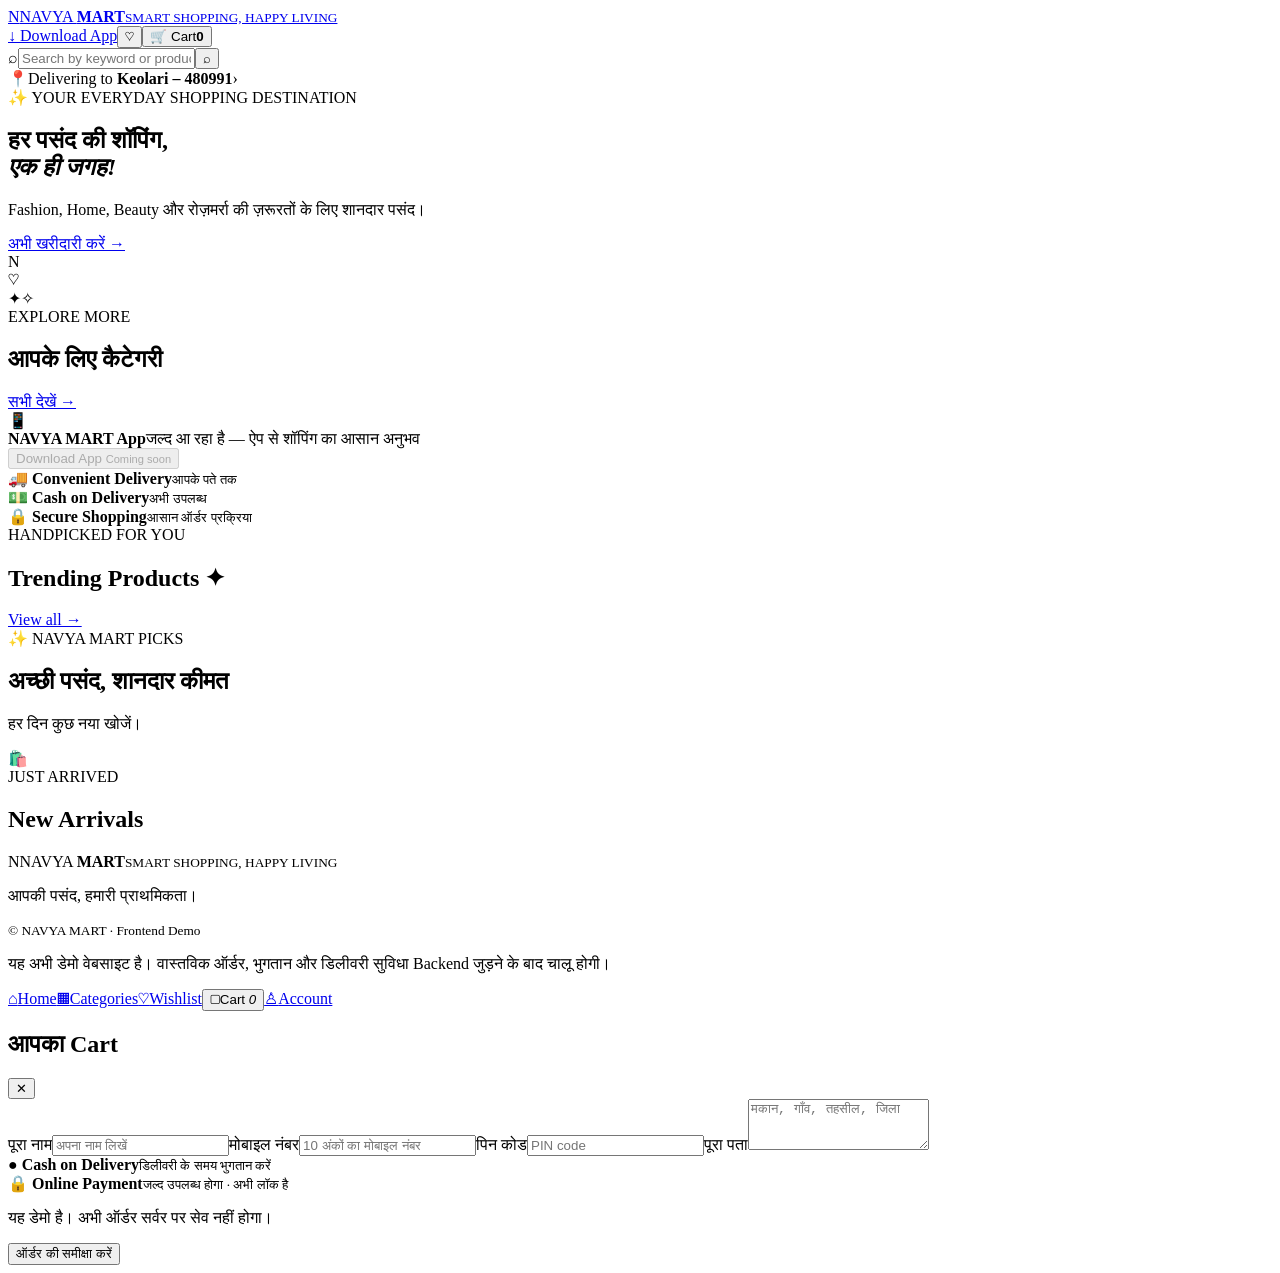
==== index.html @ c6a19f16 "Add files via upload" ====
<!doctype html>
<html lang="hi">
<head>
<meta charset="utf-8"><meta name="viewport" content="width=device-width,initial-scale=1"><meta name="theme-color" content="#ffffff">
<meta name="description" content="NAVYA MART - Fashion, home, beauty and everyday shopping.">
<title>NAVYA MART | हर ज़रूरत की शॉपिंग</title>
<link rel="stylesheet" href="assets/css/style.css">
</head>
<body>
<header class="site-header">
  <div class="topbar wrap">
    <a class="brand" href="#home" aria-label="NAVYA MART home"><span class="brand-mark">N</span><span>NAVYA <b>MART</b><small>SMART SHOPPING, HAPPY LIVING</small></span></a>
    <div class="top-actions"><a class="app-download" href="#download-app" aria-label="Download app">↓ <span>Download App</span></a><button class="text-action" aria-label="Wishlist" id="wishlistBtn">♡</button><button class="cart-action" id="cartButton" aria-label="Open cart">🛒 <span>Cart</span><b id="count">0</b></button></div>
  </div>
  <div class="search-row wrap"><label class="searchbox"><span>⌕</span><input id="search" placeholder="Search by keyword or product name" aria-label="Search products"><button aria-label="Search">⌕</button></label></div>
  <div class="delivery-strip"><div class="wrap delivery-inner"><span>📍</span><span>Delivering to <b>Keolari – 480991</b></span><span class="chevron">›</span></div></div>
  <nav class="quick-cats" id="quickCats" aria-label="Shopping categories"></nav>
</header>
<main id="home" class="wrap main-content">
  <section class="hero"><div class="hero-copy"><span class="eyebrow">✨ YOUR EVERYDAY SHOPPING DESTINATION</span><h1>हर पसंद की शॉपिंग,<br><em>एक ही जगह!</em></h1><p>Fashion, Home, Beauty और रोज़मर्रा की ज़रूरतों के लिए शानदार पसंद।</p><a class="hero-cta" href="#catalog">अभी खरीदारी करें <span>→</span></a></div><div class="hero-art"><div class="hero-circle"></div><div class="bag bag-one">N</div><div class="bag bag-two">♡</div><span class="sparkle s1">✦</span><span class="sparkle s2">✧</span></div></section>
  <section class="category-section"><div class="section-title"><div><span class="section-kicker">EXPLORE MORE</span><h2>आपके लिए कैटेगरी</h2></div><a href="#catalog" class="see-all">सभी देखें →</a></div><div class="category-rail" id="categories"></div></section>
  <section class="app-promo" id="download-app"><div class="app-promo-icon">📱</div><div class="app-promo-copy"><b>NAVYA MART App</b><span>जल्द आ रहा है — ऐप से शॉपिंग का आसान अनुभव</span></div><button type="button" class="app-promo-btn" disabled aria-disabled="true" title="App अभी उपलब्ध नहीं है">Download App <small>Coming soon</small></button></section>
  <section class="benefit-strip"><div>🚚 <span><b>Convenient Delivery</b><small>आपके पते तक</small></span></div><div>💵 <span><b>Cash on Delivery</b><small>अभी उपलब्ध</small></span></div><div>🔒 <span><b>Secure Shopping</b><small>आसान ऑर्डर प्रक्रिया</small></span></div></section>
  <section class="product-section" id="catalog"><div class="section-title"><div><span class="section-kicker">HANDPICKED FOR YOU</span><h2 id="heading">Trending Products <span>✦</span></h2></div><a href="#catalog" id="clearFilter" class="see-all">View all →</a></div><div class="product-grid" id="products"></div></section>
  <section class="promo-band"><div><span>✨ NAVYA MART PICKS</span><h2>अच्छी पसंद, शानदार कीमत</h2><p>हर दिन कुछ नया खोजें।</p></div><div class="promo-icon">🛍️</div></section>
  <section class="product-section"><div class="section-title"><div><span class="section-kicker">JUST ARRIVED</span><h2>New Arrivals</h2></div></div><div class="product-grid" id="newArrivals"></div></section>
</main>
<footer><div class="wrap footer-inner"><div class="brand footer-brand"><span class="brand-mark">N</span><span>NAVYA <b>MART</b><small>SMART SHOPPING, HAPPY LIVING</small></span></div><p>आपकी पसंद, हमारी प्राथमिकता।</p><small>© NAVYA MART · Frontend Demo</small><p class="disclaimer">यह अभी डेमो वेबसाइट है। वास्तविक ऑर्डर, भुगतान और डिलीवरी सुविधा Backend जुड़ने के बाद चालू होगी।</p></div></footer>
<nav class="bottom-nav" aria-label="Main navigation"><a class="active" href="#home"><span>⌂</span>Home</a><a href="#categories"><span>▦</span>Categories</a><a href="#catalog"><span>♡</span>Wishlist</a><button id="bottomCart"><span>▢</span>Cart <i id="bottomCount">0</i></button><a href="#account" id="accountLink"><span>♙</span>Account</a></nav>
<div class="overlay" id="overlay"><section class="drawer" role="dialog" aria-modal="true" aria-labelledby="modalTitle"><div class="drawer-head"><h2 id="modalTitle">आपका Cart</h2><button class="close" id="close">✕</button></div><div id="cartView"></div><div id="checkoutView" class="hidden"><form id="orderForm" class="checkout-form"><label>पूरा नाम<input required name="name" autocomplete="name" placeholder="अपना नाम लिखें"></label><label>मोबाइल नंबर<input required name="phone" inputmode="numeric" pattern="[0-9]{10}" maxlength="10" placeholder="10 अंकों का मोबाइल नंबर"></label><label>पिन कोड<input required name="pin" inputmode="numeric" pattern="[0-9]{6}" maxlength="6" placeholder="PIN code"></label><label>पूरा पता<textarea required name="address" rows="3" placeholder="मकान, गाँव, तहसील, जिला"></textarea></label><div class="pay-option selected">● <b>Cash on Delivery</b><small>डिलीवरी के समय भुगतान करें</small></div><div class="pay-option locked">🔒 <b>Online Payment</b><small>जल्द उपलब्ध होगा · अभी लॉक है</small></div><p class="demo-note">यह डेमो है। अभी ऑर्डर सर्वर पर सेव नहीं होगा।</p><button class="checkout-btn" type="submit">ऑर्डर की समीक्षा करें</button></form></div><div id="preview" class="hidden"></div></section></div>
<script src="assets/js/app.js" defer></script>
</body></html>
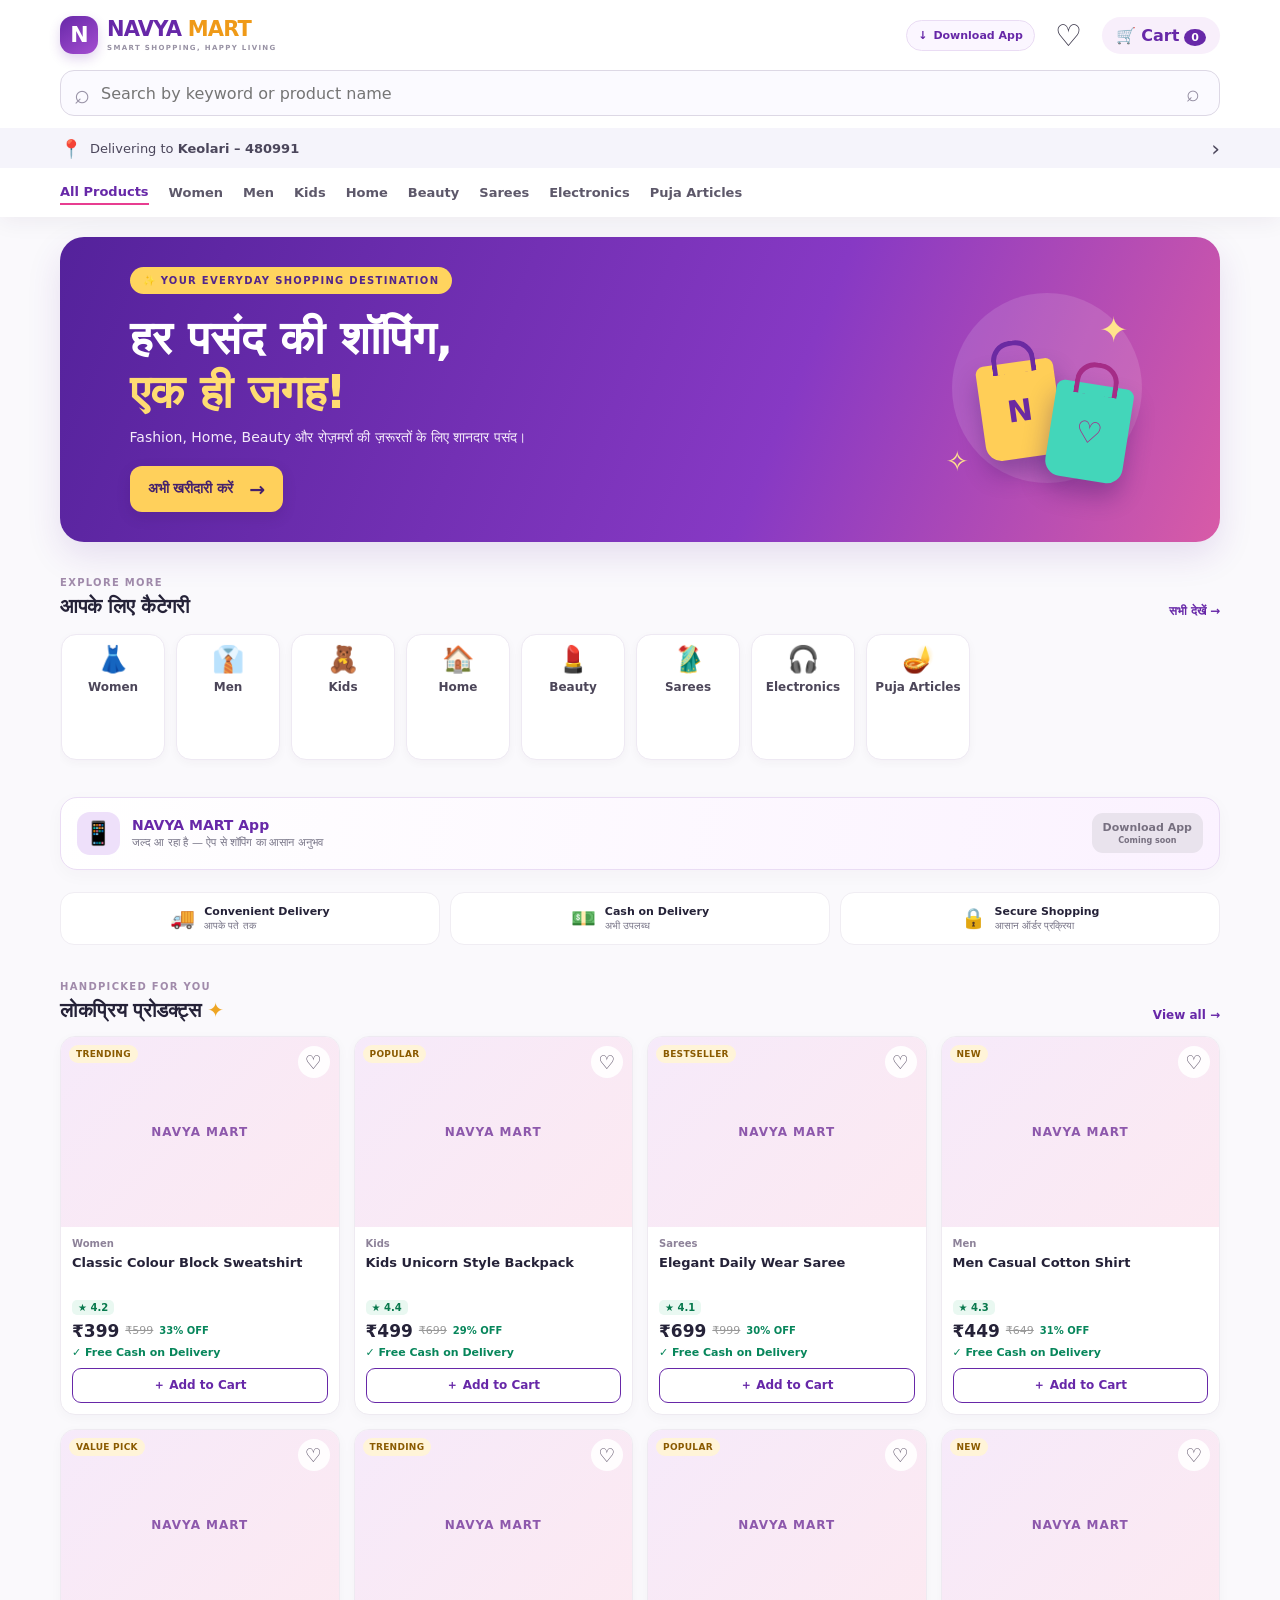
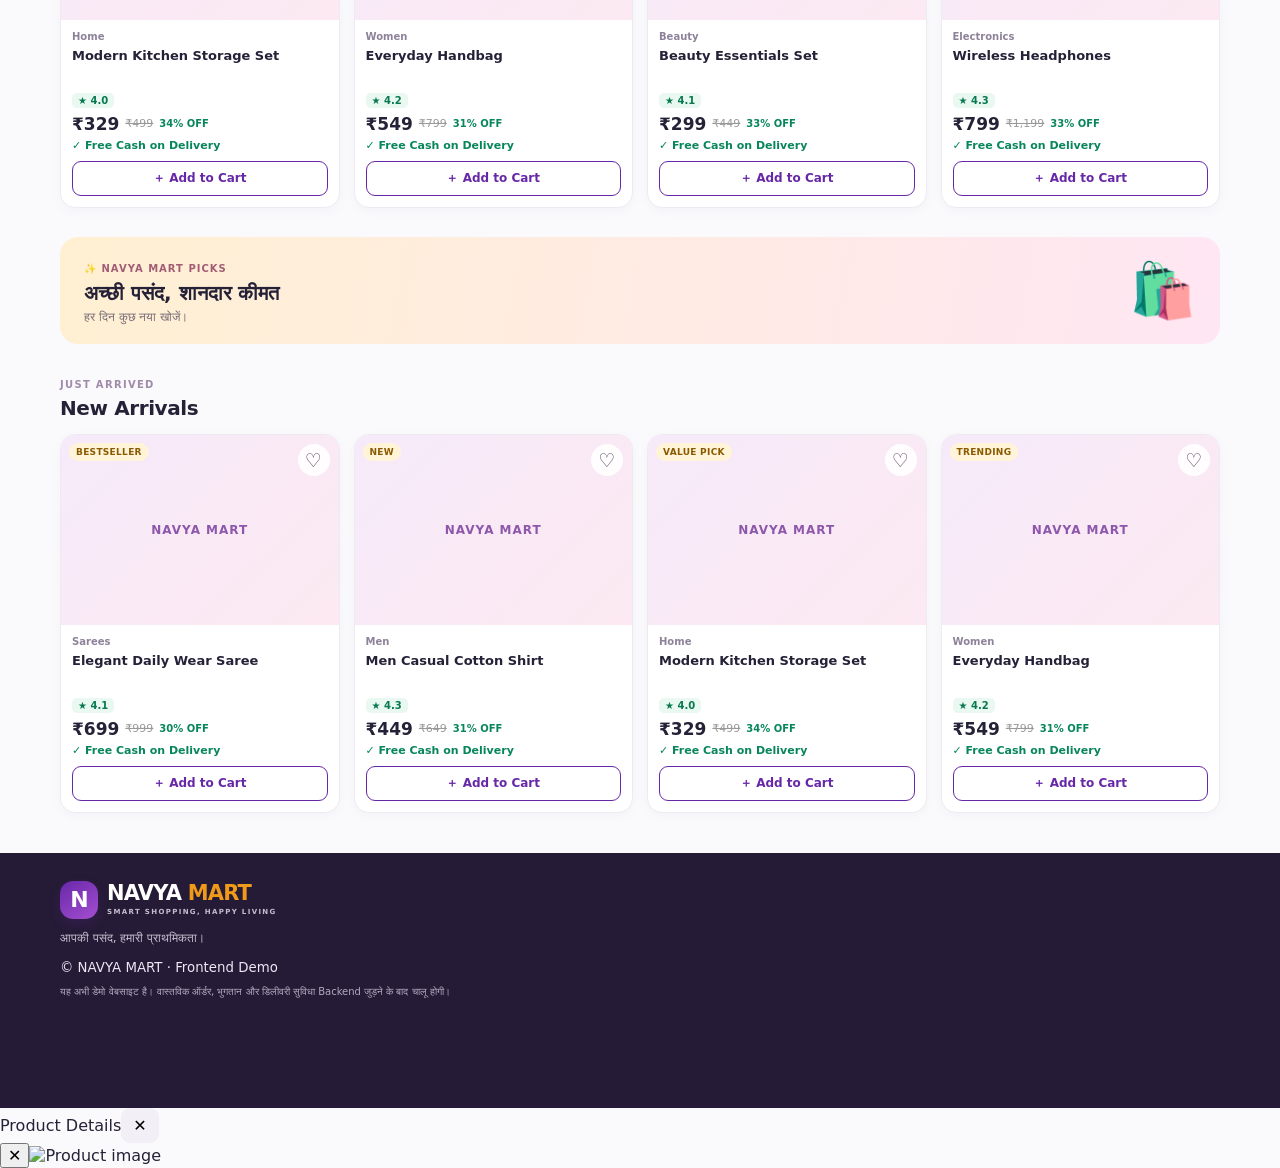
==== commit 1199488e: "Add files via upload" ====
--- a/index.html
+++ b/index.html
@@ -27,6 +27,13 @@
 </main>
 <footer><div class="wrap footer-inner"><div class="brand footer-brand"><span class="brand-mark">N</span><span>NAVYA <b>MART</b><small>SMART SHOPPING, HAPPY LIVING</small></span></div><p>आपकी पसंद, हमारी प्राथमिकता।</p><small>© NAVYA MART · Frontend Demo</small><p class="disclaimer">यह अभी डेमो वेबसाइट है। वास्तविक ऑर्डर, भुगतान और डिलीवरी सुविधा Backend जुड़ने के बाद चालू होगी।</p></div></footer>
 <nav class="bottom-nav" aria-label="Main navigation"><a class="active" href="#home"><span>⌂</span>Home</a><a href="#categories"><span>▦</span>Categories</a><a href="#catalog"><span>♡</span>Wishlist</a><button id="bottomCart"><span>▢</span>Cart <i id="bottomCount">0</i></button><a href="#account" id="accountLink"><span>♙</span>Account</a></nav>
+<div class="detail-overlay" id="productDetailOverlay" aria-hidden="true">
+  <section class="detail-panel" role="dialog" aria-modal="true" aria-labelledby="detailName">
+    <div class="detail-head"><span>Product Details</span><button type="button" class="close" id="closeProductDetails" aria-label="Close">✕</button></div>
+    <div id="productDetailContent"></div>
+  </section>
+</div>
+<div class="image-lightbox" id="imageLightbox" aria-hidden="true"><button type="button" id="closeLightbox" aria-label="Close image">✕</button><img id="lightboxImage" alt="Product image"></div>
 <div class="overlay" id="overlay"><section class="drawer" role="dialog" aria-modal="true" aria-labelledby="modalTitle"><div class="drawer-head"><h2 id="modalTitle">आपका Cart</h2><button class="close" id="close">✕</button></div><div id="cartView"></div><div id="checkoutView" class="hidden"><form id="orderForm" class="checkout-form"><label>पूरा नाम<input required name="name" autocomplete="name" placeholder="अपना नाम लिखें"></label><label>मोबाइल नंबर<input required name="phone" inputmode="numeric" pattern="[0-9]{10}" maxlength="10" placeholder="10 अंकों का मोबाइल नंबर"></label><label>पिन कोड<input required name="pin" inputmode="numeric" pattern="[0-9]{6}" maxlength="6" placeholder="PIN code"></label><label>पूरा पता<textarea required name="address" rows="3" placeholder="मकान, गाँव, तहसील, जिला"></textarea></label><div class="pay-option selected">● <b>Cash on Delivery</b><small>डिलीवरी के समय भुगतान करें</small></div><div class="pay-option locked">🔒 <b>Online Payment</b><small>जल्द उपलब्ध होगा · अभी लॉक है</small></div><p class="demo-note">यह डेमो है। अभी ऑर्डर सर्वर पर सेव नहीं होगा।</p><button class="checkout-btn" type="submit">ऑर्डर की समीक्षा करें</button></form></div><div id="preview" class="hidden"></div></section></div>
 <script src="assets/js/app.js" defer></script>
 </body></html>
--- a/assets/css/style.css
+++ b/assets/css/style.css
@@ -0,0 +1,52 @@
+:root{--purple:#6728a8;--pink:#e83d91;--ink:#252238;--muted:#777487;--line:#eeeaf2;--bg:#f8f7fa;--gold:#ffc94d}*{box-sizing:border-box}html{scroll-behavior:smooth}body{margin:0;background:var(--bg);color:var(--ink);font-family:system-ui,-apple-system,"Noto Sans Devanagari",sans-serif}button,input,textarea{font:inherit}button,a{-webkit-tap-highlight-color:transparent}button{cursor:pointer}.wrap{width:min(1160px,100% - 32px);margin:auto}.site-header{background:#fff;position:sticky;top:0;z-index:8;box-shadow:0 3px 18px #28143c0b}.topbar{height:70px;display:flex;align-items:center;justify-content:space-between}.brand{display:flex;align-items:center;gap:9px;text-decoration:none;color:var(--purple);font-weight:900;font-size:21px;letter-spacing:-.8px;line-height:1}.brand b{color:#ef9a18}.brand small{display:block;font-size:7px;letter-spacing:1.35px;color:#9892a4;margin-top:5px}.brand-mark{width:38px;height:38px;border-radius:13px;background:linear-gradient(145deg,var(--purple),#a54ed1);color:#fff;display:grid;place-items:center;font-size:22px;box-shadow:0 5px 12px #6728a833}.top-actions{display:flex;align-items:center;gap:14px}.text-action{border:0;background:none;font-size:30px;color:#343044}.cart-action{border:0;background:#f8effb;color:var(--purple);border-radius:25px;padding:9px 14px;font-weight:750}.cart-action b{background:var(--purple);color:#fff;border-radius:50%;padding:2px 7px;margin-left:5px;font-size:11px}.search-row{padding:0 0 12px}.searchbox{height:46px;border:1px solid #ddd8e5;border-radius:14px;background:#fbfaff;display:flex;align-items:center;padding:0 13px;gap:9px;color:#9993a7}.searchbox span{font-size:27px}.searchbox input{border:0;outline:0;background:transparent;flex:1;min-width:0;color:var(--ink)}.searchbox button{border:0;background:transparent;color:#928ba0;font-size:23px}.delivery-strip{background:#f5f4fb;color:#4b465b;font-size:13px}.delivery-inner{height:40px;display:flex;align-items:center;gap:8px}.delivery-inner>span:first-child{font-size:18px}.chevron{margin-left:auto;font-size:22px}.quick-cats{display:flex;gap:20px;overflow:auto;white-space:nowrap;padding:12px max(16px,calc((100% - 1160px)/2));scrollbar-width:none}.quick-cats::-webkit-scrollbar,.category-rail::-webkit-scrollbar{display:none}.quick-cats button{border:0;background:none;color:#5d586a;font-size:13px;font-weight:700;padding:4px 0}.quick-cats button.active{color:var(--purple);border-bottom:2px solid var(--pink)}.main-content{padding-top:20px}.hero{min-height:270px;border-radius:24px;background:linear-gradient(112deg,#54229b,#8739c4 62%,#d85ba7);color:white;display:flex;align-items:center;justify-content:space-between;padding:30px 6%;overflow:hidden;position:relative}.hero-copy{position:relative;z-index:1;max-width:580px}.eyebrow,.section-kicker{font-size:10px;font-weight:850;letter-spacing:1.3px}.eyebrow{display:inline-block;color:#52258c;background:#ffd45e;border-radius:30px;padding:8px 13px}.hero h1{font-size:clamp(29px,5vw,46px);line-height:1.18;margin:17px 0 9px}.hero h1 em{font-style:normal;color:#ffdc72}.hero p{font-size:14px;color:#f4eafa;margin:0 0 20px}.hero-cta{display:inline-flex;align-items:center;gap:16px;text-decoration:none;background:#ffd05b;color:#44206d;padding:12px 18px;border-radius:12px;font-size:14px;font-weight:850}.hero-cta span{font-size:19px}.hero-art{width:220px;height:210px;position:relative;flex-shrink:0}.hero-circle{position:absolute;width:190px;height:190px;border-radius:50%;background:#ffffff20;right:8px;top:9px}.bag{position:absolute;width:78px;height:96px;display:grid;place-items:center;font-size:30px;font-weight:900;box-shadow:0 14px 25px #2e105d55;border-radius:8px 8px 16px 16px}.bag:before{content:"";position:absolute;width:34px;height:28px;border:5px solid currentColor;border-bottom:0;border-radius:20px 20px 0 0;top:-22px}.bag-one{background:#ffce57;color:#6b2aa2;right:91px;top:78px;transform:rotate(-8deg)}.bag-two{background:#43d6ba;color:#a52c87;right:22px;top:100px;transform:rotate(9deg)}.sparkle{position:absolute;color:#ffe48c}.s1{right:22px;top:26px;font-size:35px}.s2{left:15px;bottom:16px;font-size:28px}.category-section,.product-section{margin:29px 0}.section-title{display:flex;align-items:end;justify-content:space-between;margin-bottom:14px}.section-kicker{color:#a18bab}.section-title h2{font-size:20px;margin:4px 0 0;letter-spacing:-.4px}.section-title h2 span{color:#eea523}.see-all{color:var(--purple);font-size:12px;font-weight:800;text-decoration:none}.category-rail{display:flex;gap:11px;overflow:auto;padding:2px 1px 8px;scrollbar-width:none}.category-card{flex:0 0 92px;border:1px solid #eee9f3;border-radius:15px;background:#fff;padding:10px 6px;text-align:center;color:#4c4659;font-size:12px;font-weight:700;box-shadow:0 3px 10px #2b164009}.category-card .cat-icon{width:56px;height:56px;border-radius:50%;display:grid;place-items:center;margin:0 auto 7px;font-size:29px;background:linear-gradient(145deg,#f9eafa,#f2edff)}.category-card.active{border-color:#b78bd8;background:#fbf5ff;color:var(--purple)}.benefit-strip{display:grid;grid-template-columns:repeat(3,1fr);gap:10px;margin:22px 0 30px}.benefit-strip>div{background:#fff;border:1px solid #f0edf3;border-radius:14px;padding:12px;display:flex;align-items:center;justify-content:center;gap:9px;font-size:20px}.benefit-strip b,.benefit-strip small{display:block}.benefit-strip b{font-size:11px}.benefit-strip small{font-size:10px;color:var(--muted);margin-top:2px}.product-grid{display:grid;grid-template-columns:repeat(4,minmax(0,1fr));gap:14px}.product-card{background:#fff;border:1px solid #eeeaf1;border-radius:15px;overflow:hidden;min-width:0;box-shadow:0 3px 12px #2c173b08}.product-image{height:190px;position:relative;background:#f4f0f6;overflow:hidden}.product-image img{width:100%;height:100%;object-fit:cover;display:block}.wish{position:absolute;right:9px;top:9px;border:0;border-radius:50%;width:32px;height:32px;background:#ffffffed;color:#51465e;font-size:19px}.product-info{padding:11px}.product-category{font-size:10px;color:#8d8299;font-weight:750}.product-name{font-size:13px;font-weight:700;line-height:1.35;margin:5px 0 8px;min-height:34px}.price-line{display:flex;align-items:center;gap:6px;flex-wrap:wrap}.price{font-size:17px;font-weight:900}.old-price{font-size:11px;color:#999;text-decoration:line-through}.discount{font-size:10px;color:#07865b;font-weight:800}.cod-line{font-size:11px;color:#07865b;font-weight:750;margin:5px 0 9px}.free-cod-note{font-size:11px;color:#07865b;background:#f0faf4;border:1px solid #d8f0e2;border-radius:8px;padding:9px 10px;margin:0 0 12px}.add-btn{width:100%;border:1px solid var(--purple);background:#fff;color:var(--purple);border-radius:9px;padding:8px;font-size:12px;font-weight:800}.add-btn:active{background:#f5edfb}.promo-band{background:linear-gradient(100deg,#fff0d2,#ffe6f3);border-radius:18px;padding:20px 24px;display:flex;align-items:center;justify-content:space-between;margin:28px 0}.promo-band span{font-size:10px;font-weight:850;color:#a25d75;letter-spacing:1px}.promo-band h2{font-size:20px;margin:5px 0}.promo-band p{font-size:12px;color:#766b76;margin:0}.promo-icon{font-size:54px}footer{background:#251b36;color:#eee7f4;margin-top:40px;padding:28px 0 100px}.footer-inner>p{font-size:12px;color:#c7bdcf}.footer-brand{color:#fff}.footer-brand small{color:#c7bdcf}.disclaimer{font-size:10px!important;color:#b5a9c0!important}.bottom-nav{display:none}.overlay{position:fixed;inset:0;background:#1e153a88;z-index:20;display:none;justify-content:flex-end}.overlay.show{display:flex}.drawer{background:#fff;width:min(470px,100%);height:100%;padding:20px;overflow:auto;box-shadow:-10px 0 30px #0002}.drawer-head{display:flex;align-items:center;justify-content:space-between;border-bottom:1px solid var(--line);padding-bottom:12px}.drawer-head h2{font-size:19px;margin:0}.close{border:0;background:#f3eff6;border-radius:9px;padding:8px 12px}.cart-row{display:flex;justify-content:space-between;gap:10px;padding:13px 0;border-bottom:1px solid var(--line);font-size:13px}.qty button{border:1px solid #ddd;background:white;border-radius:6px;padding:3px 8px}.cart-total{display:flex;justify-content:space-between;padding:16px 0;font-weight:850}.checkout-btn{width:100%;border:0;background:var(--purple);color:white;border-radius:11px;padding:13px;font-weight:850}.checkout-form label{display:block;font-size:12px;font-weight:750;margin-top:13px}.checkout-form input,.checkout-form textarea{display:block;width:100%;padding:11px;border:1px solid #ddd7e5;border-radius:9px;margin-top:5px;outline-color:var(--purple)}.pay-option{padding:12px;border:1px solid #ddd7e5;border-radius:10px;margin-top:12px;font-size:13px}.pay-option small{display:block;margin:5px 0 0 20px;color:var(--muted)}.pay-option.selected{border-color:#55b58c;background:#f2fbf6}.pay-option.locked{opacity:.55;background:#f4f3f5}.demo-note{font-size:10px;color:var(--muted)}.hidden{display:none!important}.empty{padding:28px;text-align:center;color:var(--muted)}.success{color:#08794d;font-weight:800}@media(max-width:700px){.wrap{width:calc(100% - 24px)}.topbar{height:62px}.brand{font-size:18px}.brand-mark{width:34px;height:34px}.top-actions{gap:8px}.text-action{font-size:27px}.cart-action{padding:8px 10px;font-size:12px}.search-row{padding-bottom:10px}.delivery-inner{height:38px}.quick-cats{gap:18px;padding:10px 12px}.main-content{padding-top:13px}.hero{min-height:240px;padding:23px 18px;border-radius:19px}.hero-art{width:112px;height:160px;margin-right:-8px}.hero-circle{width:120px;height:120px;right:0;top:22px}.bag{width:51px;height:70px;font-size:21px}.bag:before{width:24px;height:19px;border-width:4px;top:-16px}.bag-one{right:47px;top:62px}.bag-two{right:3px;top:82px}.hero h1{font-size:28px}.hero p{font-size:11px;max-width:225px}.eyebrow{font-size:8px;padding:7px 9px}.hero-cta{font-size:11px;padding:10px 12px}.section-title h2{font-size:18px}.category-card{flex-basis:83px}.category-card .cat-icon{width:51px;height:51px}.benefit-strip{gap:6px}.benefit-strip>div{padding:9px 5px;gap:5px;font-size:17px;border-radius:11px}.benefit-strip b{font-size:9px}.benefit-strip small{font-size:8px}.product-grid{grid-template-columns:repeat(2,minmax(0,1fr));gap:9px}.product-image{height:174px}.product-info{padding:9px}.product-name{font-size:12px;min-height:32px}.price{font-size:16px}.promo-band{padding:16px;border-radius:14px}.promo-band h2{font-size:17px}.promo-icon{font-size:43px}.bottom-nav{display:flex;position:fixed;bottom:0;left:0;right:0;z-index:9;background:#fff;border-top:1px solid #eeeaf2;justify-content:space-around;padding:7px 2px calc(7px + env(safe-area-inset-bottom));box-shadow:0 -4px 18px #2116320c}.bottom-nav a,.bottom-nav button{display:flex;flex-direction:column;align-items:center;gap:2px;text-decoration:none;color:#777183;font-size:9px;border:0;background:none;min-width:52px}.bottom-nav span{font-size:22px;line-height:1.2}.bottom-nav .active{color:var(--purple);font-weight:850}.bottom-nav i{font-style:normal;background:var(--pink);color:white;border-radius:9px;padding:0 4px;font-size:8px}.footer-inner{padding-bottom:12px}}@media(min-width:701px) and (max-width:950px){.product-grid{grid-template-columns:repeat(3,1fr)}.product-image{height:170px}}
+/* NAVYA MART home-page polish */
+.category-card{display:flex;flex-direction:column;align-items:center;gap:6px;flex:0 0 104px;padding:9px 7px;min-height:126px}
+.category-card .cat-photo{width:78px;height:78px;object-fit:cover;border-radius:13px;background:#f3edf7}
+.cat-fallback{display:none;font-size:26px}
+.category-card .cat-photo:not([src]),.category-card .cat-photo[src=""]{display:none}
+.category-card:has(.cat-photo[style*="display: none"]) .cat-fallback{display:block}
+.product-tag{position:absolute;left:8px;top:8px;background:#fff4d8;color:#8a5a00;border-radius:20px;padding:4px 7px;font-size:9px;font-weight:850;letter-spacing:.3px}
+.rating{display:inline-block;background:#e9f8f1;color:#08794d;border-radius:5px;padding:2px 6px;font-size:10px;font-weight:800;margin:0 0 6px}
+.wish.is-wished{color:#e83d91;background:#fff0f6}
+.product-image.image-failed{display:grid;place-items:center;background:linear-gradient(135deg,#f6eafa,#fce9f1)}
+.product-image.image-failed:after{content:'NAVYA MART';font-size:12px;font-weight:900;letter-spacing:1px;color:#8d58ac}
+.product-card{transition:transform .18s ease,box-shadow .18s ease}
+.product-card:active{transform:scale(.985)}
+@media(max-width:700px){.category-card{flex-basis:91px;min-height:116px}.category-card .cat-photo{width:68px;height:68px}.product-image{height:190px}.category-section,.product-section{margin:24px 0}.benefit-strip{margin:18px 0 24px}.main-content{padding-bottom:12px}}
+
+/* Download App: visible now, activation after app release */
+.app-download{display:inline-flex;align-items:center;gap:6px;padding:8px 11px;border:1px solid #eadcf4;border-radius:22px;background:#fbf6ff;color:var(--purple);font-size:11px;font-weight:850;text-decoration:none;white-space:nowrap}
+.app-download:first-letter{font-size:16px}
+.app-promo{display:flex;align-items:center;gap:12px;padding:14px 16px;margin:18px 0 22px;border:1px solid #eadcf4;border-radius:17px;background:linear-gradient(100deg,#fff 0%,#fbf2ff 100%);box-shadow:0 5px 18px #32134b08}
+.app-promo-icon{width:43px;height:43px;border-radius:13px;background:#eee0fa;display:grid;place-items:center;font-size:23px;flex-shrink:0}
+.app-promo-copy{display:flex;flex-direction:column;gap:3px;min-width:0;flex:1}.app-promo-copy b{font-size:14px;color:var(--purple)}.app-promo-copy span{font-size:11px;color:var(--muted)}
+.app-promo-btn{border:0;border-radius:11px;background:#e9e3ed;color:#777080;padding:8px 11px;font-size:11px;font-weight:850;white-space:nowrap;cursor:not-allowed}.app-promo-btn small{display:block;font-size:8px;font-weight:600;margin-top:2px}
+@media(max-width:480px){.top-actions{gap:7px}.app-download{padding:7px 8px;font-size:10px}.app-download span{display:inline}.text-action{font-size:25px}.cart-action{padding:8px 9px}.cart-action span{display:none}.app-promo{gap:9px;padding:11px}.app-promo-copy span{font-size:10px}.app-promo-btn{padding:7px 8px;font-size:10px}}
+
+/* NAVYA MART: final home-page refinement */
+:root{--bg:#faf9fc}
+.site-header{box-shadow:0 4px 22px #28143c10}
+.searchbox:focus-within{border-color:#b78bd8;box-shadow:0 0 0 3px #6728a812}
+.hero{box-shadow:0 14px 34px #54229b20}
+.hero-cta{box-shadow:0 5px 14px #30104c25;transition:transform .18s ease,box-shadow .18s ease}
+.hero-cta:hover{transform:translateY(-2px);box-shadow:0 8px 18px #30104c30}
+.category-card{transition:border-color .18s ease,transform .18s ease,box-shadow .18s ease}
+.category-card:hover{transform:translateY(-2px);box-shadow:0 7px 18px #2b164012}
+.product-card:hover{box-shadow:0 9px 24px #2c173b12}
+.product-image img{transition:transform .25s ease}
+.product-card:hover .product-image img{transform:scale(1.035)}
+.add-btn:hover{background:#f7f0fc}
+.benefit-strip>div{min-width:0}
+@media(max-width:700px){
+  .hero{min-height:226px}
+  .hero-copy{max-width:68%}
+  .hero h1{font-size:clamp(24px,6vw,29px)}
+  .hero p{line-height:1.55}
+  .hero-art{opacity:.94}
+  .benefit-strip>div{align-items:flex-start;justify-content:flex-start;min-height:62px}
+  .product-image{height:clamp(145px,48vw,190px)}
+  .product-card{border-radius:13px}
+  .section-title{gap:10px}
+  .section-title h2{line-height:1.25}
+}
+@media(prefers-reduced-motion:reduce){html{scroll-behavior:auto}*,*:before,*:after{transition:none!important;animation:none!important}}
